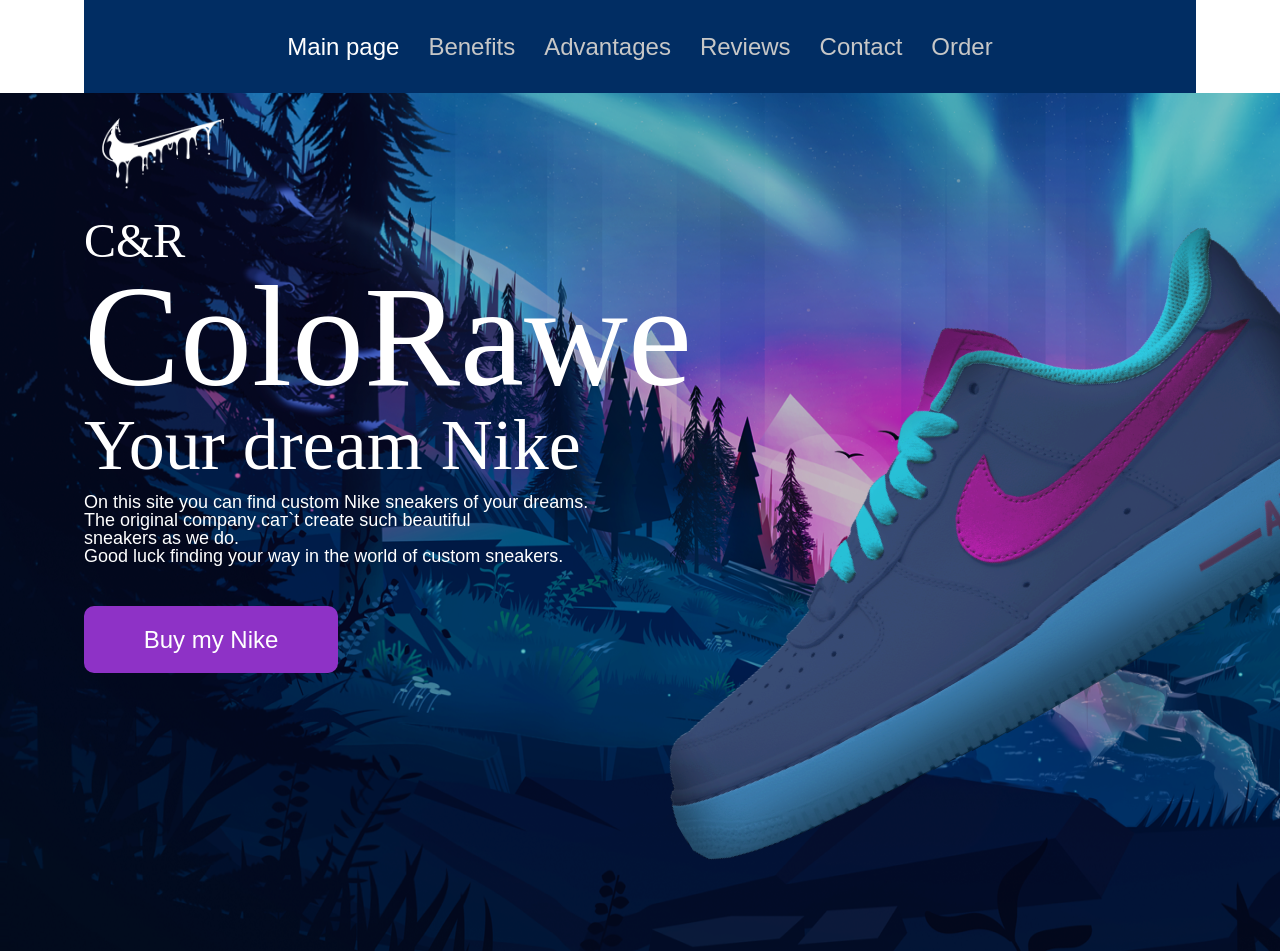
==== index.html @ a9fdd042 "Add files via upload" ====
<!DOCTYPE html>
<html lang="en">
<head>
    <meta charset="UTF-8">
    <meta name="viewport" content="width=device-width, initial-scale=1.0">
    <title>Document</title>
    <link rel="stylesheet" href="style.css">
</head>
<body>
   <header class="header">
    <div class="container">
    <nav class="navbar">
        <ul>
            <li><a href="#" class="active">Main page</a></li>
            <li><a href="#benefits" class="navbar-link">Benefits</a></li>
            <li><a href="#advantages" class="navbar-link">Advantages</a></li>
            <li><a href="#reviews" class="navbar-link">Reviews</a></li>
            <li><a href="#contact" class="navbar-link">Contact</a></li>
            <li><a href="#order" class="navbar-link">Order</a></li>
        </ul>
    </nav>
    </div>
    </header>
    <main>
        <section class="hero">
        <div class="container">
            <div class="logo">
                <img src="images/b27f36e5091bf5502bf6a5eb013f4f7b3a64f566.png" alt="logo">
            <h4 class="logo-text">C&R</h4>
            <h1 class="title">ColoRawe</h1>
            <h2 class="subtitle">Your dream Nike</h2>
            <p class="description">On this site you can find custom Nike sneakers of your dreams.<br> 
The original company caт`t create such beautiful<br>
sneakers as we do.<br>
Good luck finding your way in the world of custom sneakers.</p>
<button class="btn">Buy my Nike</button>
            </div>
        </section>
        <section class="advantages">
            <div class="container">
                
            </div>
        </section>
    </main>
</body>
</html>
---- style.css ----
*, 
*::after, 
*::before {
    margin: 0;
    padding: 0;
    box-sizing: border-box;
}
.navbar {
    display: flex;
    justify-content: center;
    align-items: center;
    padding: 20px;
    width: 100%;
    height: 93px;
    background-color: #012D63;
}
ul {
    display: flex;
    justify-content: center;
    align-items: center;
    list-style: none;
    gap: 29px;
}
a {
    text-decoration: none;
}
.active {
    font-family: "Roboto", sans-serif;
    font-weight: 400;
    font-style: "Regular";
    font-size: 24px;
    line-height: 100%;
    letter-spacing: 0%;
    color: #FFFFFF;
}
.navbar-link {
    font-family: "Roboto", sans-serif;
    font-weight: 300;
    font-style: "Light";
    font-size: 24px;
    line-height: 100%;
    letter-spacing: 0%;
    color: #C7C7C7;
}
.hero {
    background-image: url("./images/Group 37 (1) 1.png");
    background-size: cover;
    color: black;
    width: 100%;
    height: 858px;
    display: flex;
    justify-content: center;
}
.container {
     width: 1142px;
    margin: 0 auto;
    padding: 0px 15px;
}
.logo img {
    width: 160px;
    height: 120px;
}
.logo-text {
    font-family: "PT Serif", serif;
    font-weight: 400;
    font-style: "Regular";
    font-size: 48px;
    line-height: 100%;
    letter-spacing: 0%;
    color: #FFFFFF;
}
.title {
    font-family: "Playfair Display", serif;
    font-weight: 400;
    font-style: "Regular";
    font-size: 144px;
    line-height: 100%;
    letter-spacing: 0%;
    color: #FFFFFF;
}
.subtitle {
    font-family: "Playfair Display", serif;
    font-weight: 400;
    font-style: "Regular";
    font-size: 72px;
    line-height: 100%;
    letter-spacing: 0%;
    color: #FFFFFF;
}
p, h1, h3, h4 {
    color: #FFFFFF;
}
.description {
    font-family: "Roboto", sans-serif;
    font-weight: 400;
    font-style: "Regular";
    font-size: 18px;
    line-height: 100%;
    letter-spacing: 0%;
    color: #FFFFFF;
    margin-top: 12px;
}
.btn {
    width: 254px;
    height: 67px;
    border: none;
    border-radius: 10px;
    background-color: #8E32C6;
    margin-top: 41px;
    font-family: "Roboto", sans-serif;
    font-weight: 400;
    font-style: "Regular";
    font-size: 24px;
    line-height: 100%;
    letter-spacing: 0%;
    color: #FFFFFF;
}
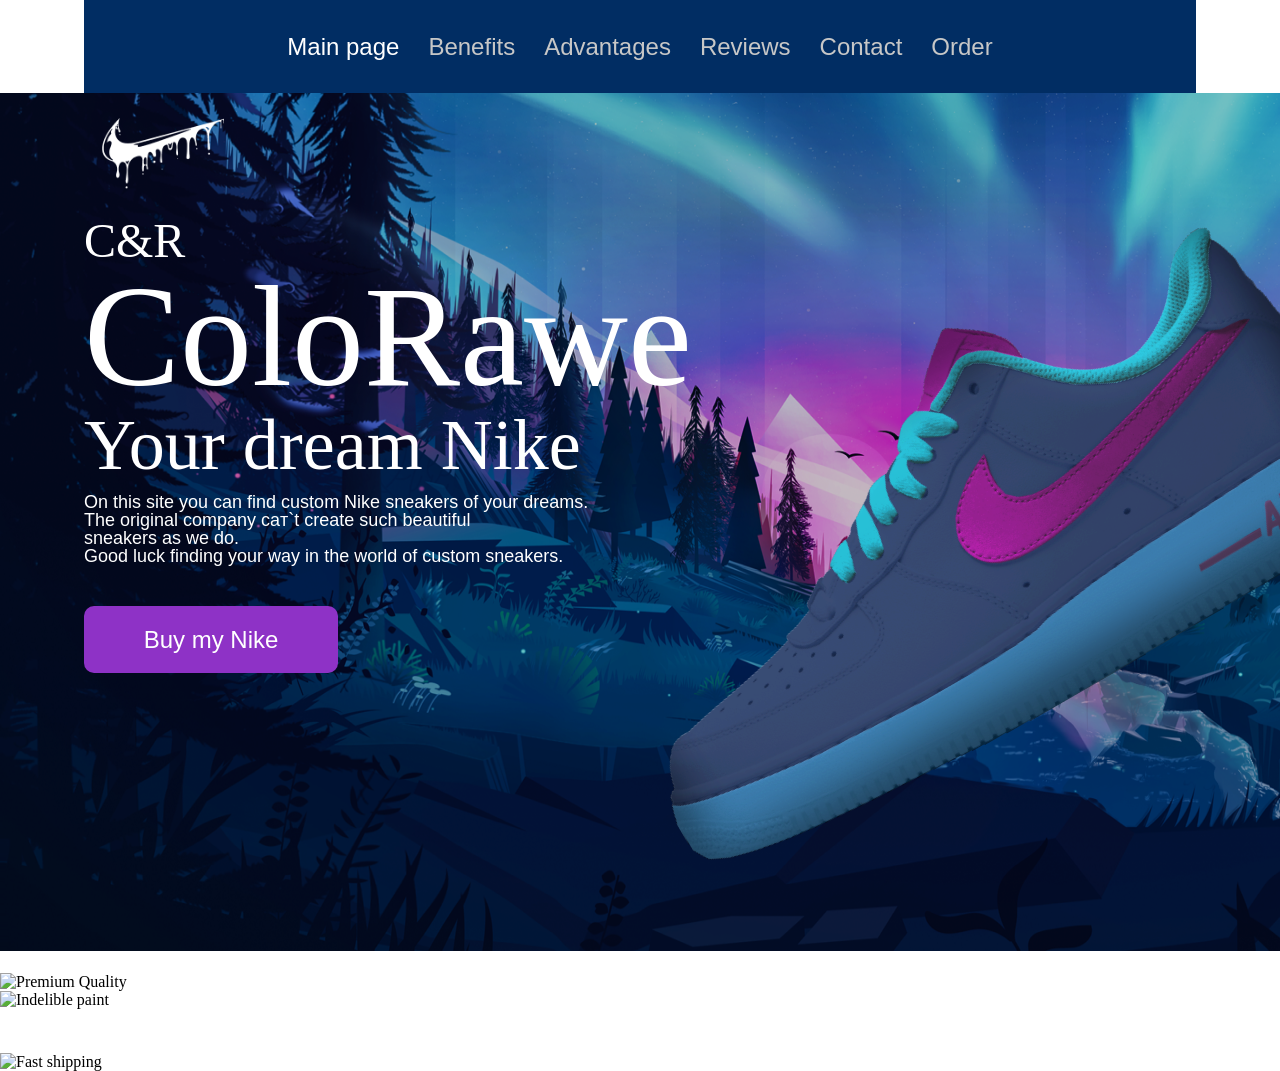
==== commit a695d0e8: "Update index.html" ====
--- a/index.html
+++ b/index.html
@@ -43,4 +43,35 @@
         </section>
     </main>
 </body>
-</html>+<!DOCTYPE html>
+<html lang="en">
+<head>
+    <meta charset="UTF-8">
+    <meta name="viewport" content="width=device-width, initial-scale=1.0">
+    <title>Document</title>
+    <link rel="stylesheet" href="style.css">
+</head>
+<body>
+      <section class="features-section">
+  <div class="features-container">
+    
+    <div class="feature-card">
+      <h3 class="feature-title">Premium Quality</h3>
+      <img src="./images/Звёзды 1.svg" alt="Premium Quality" class="feature-img">
+    </div>
+
+    <div class="feature-card">
+      <img src="./images/Краски 1.svg" alt="Indelible paint" class="feature-img">
+      <h3 class="feature-title">Indelible paint</h3>
+    </div>
+
+    <div class="feature-card">
+      <h3 class="feature-title">Fast shipping</h3>
+      <img src="./images/Грузан 1.png" alt="Fast shipping" class="feature-img">
+    </div>
+
+  </div>
+</section>
+    </main>
+</body>
+</html>
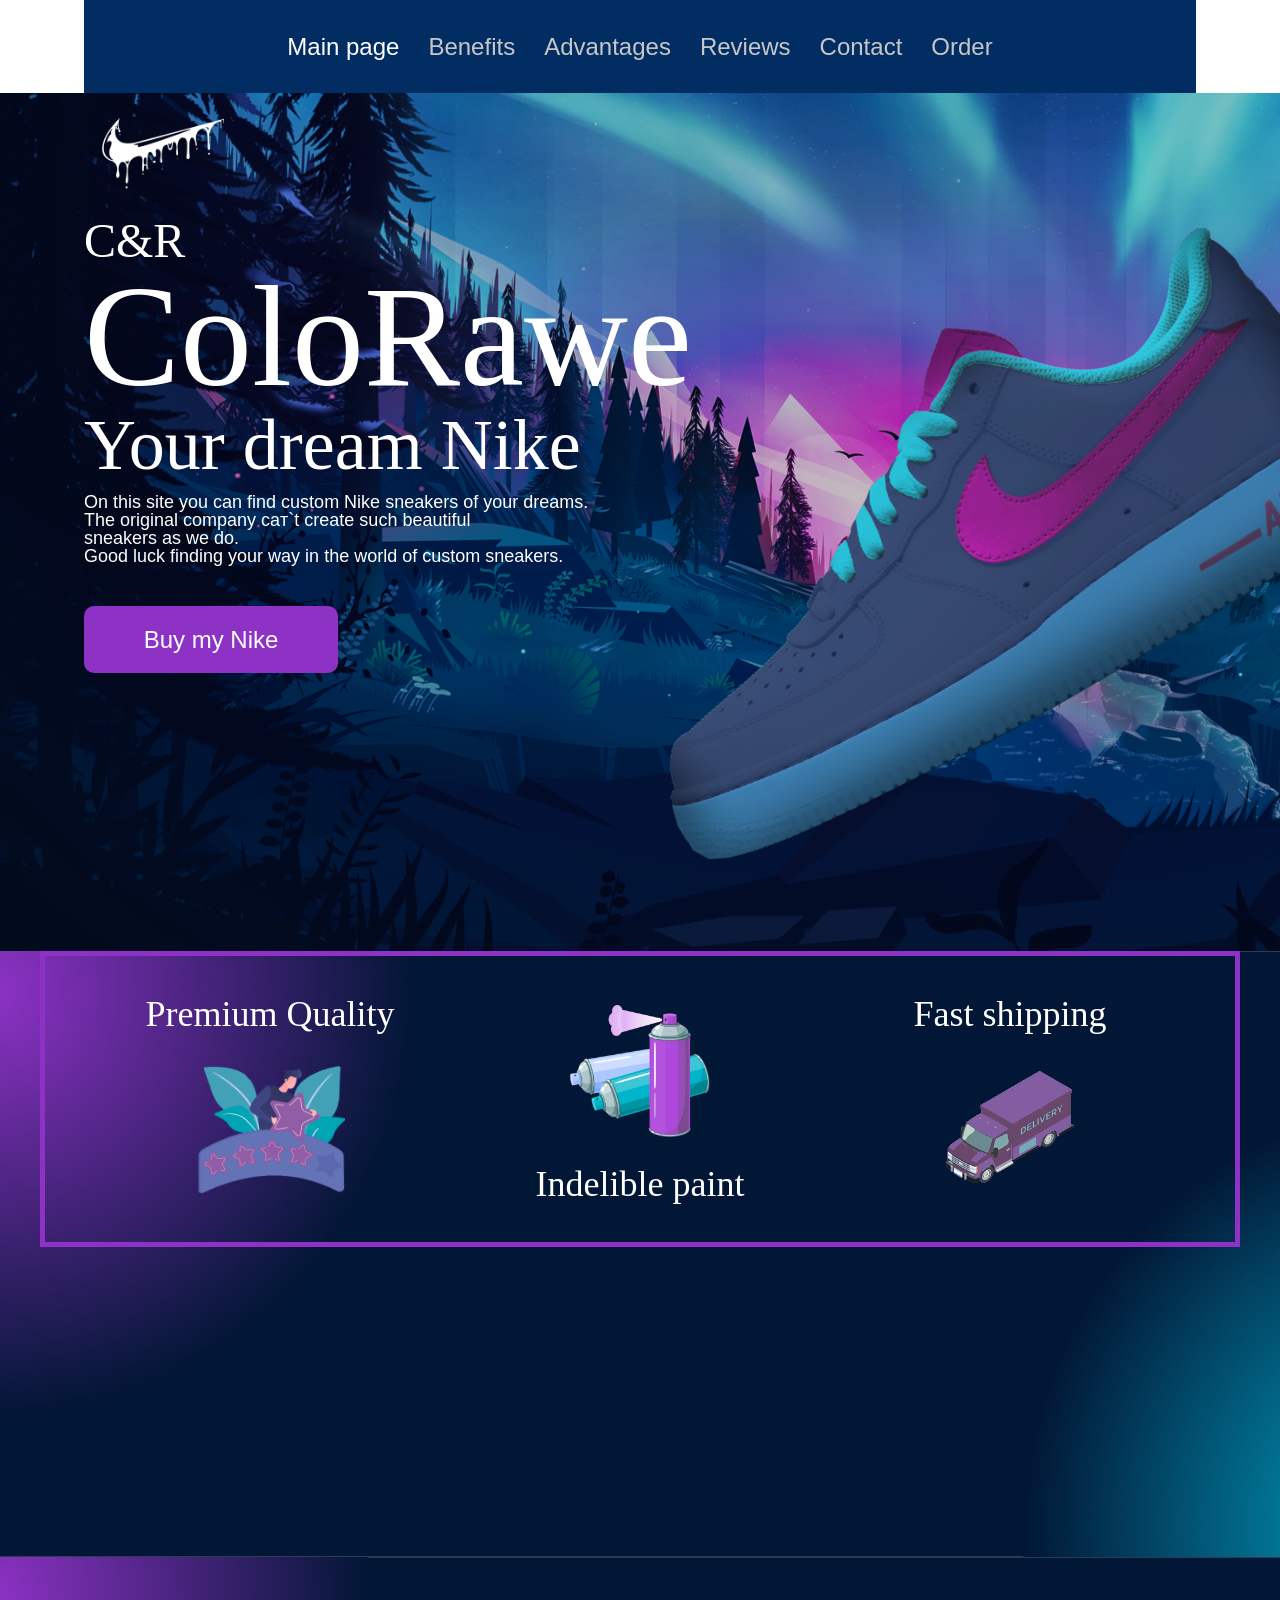
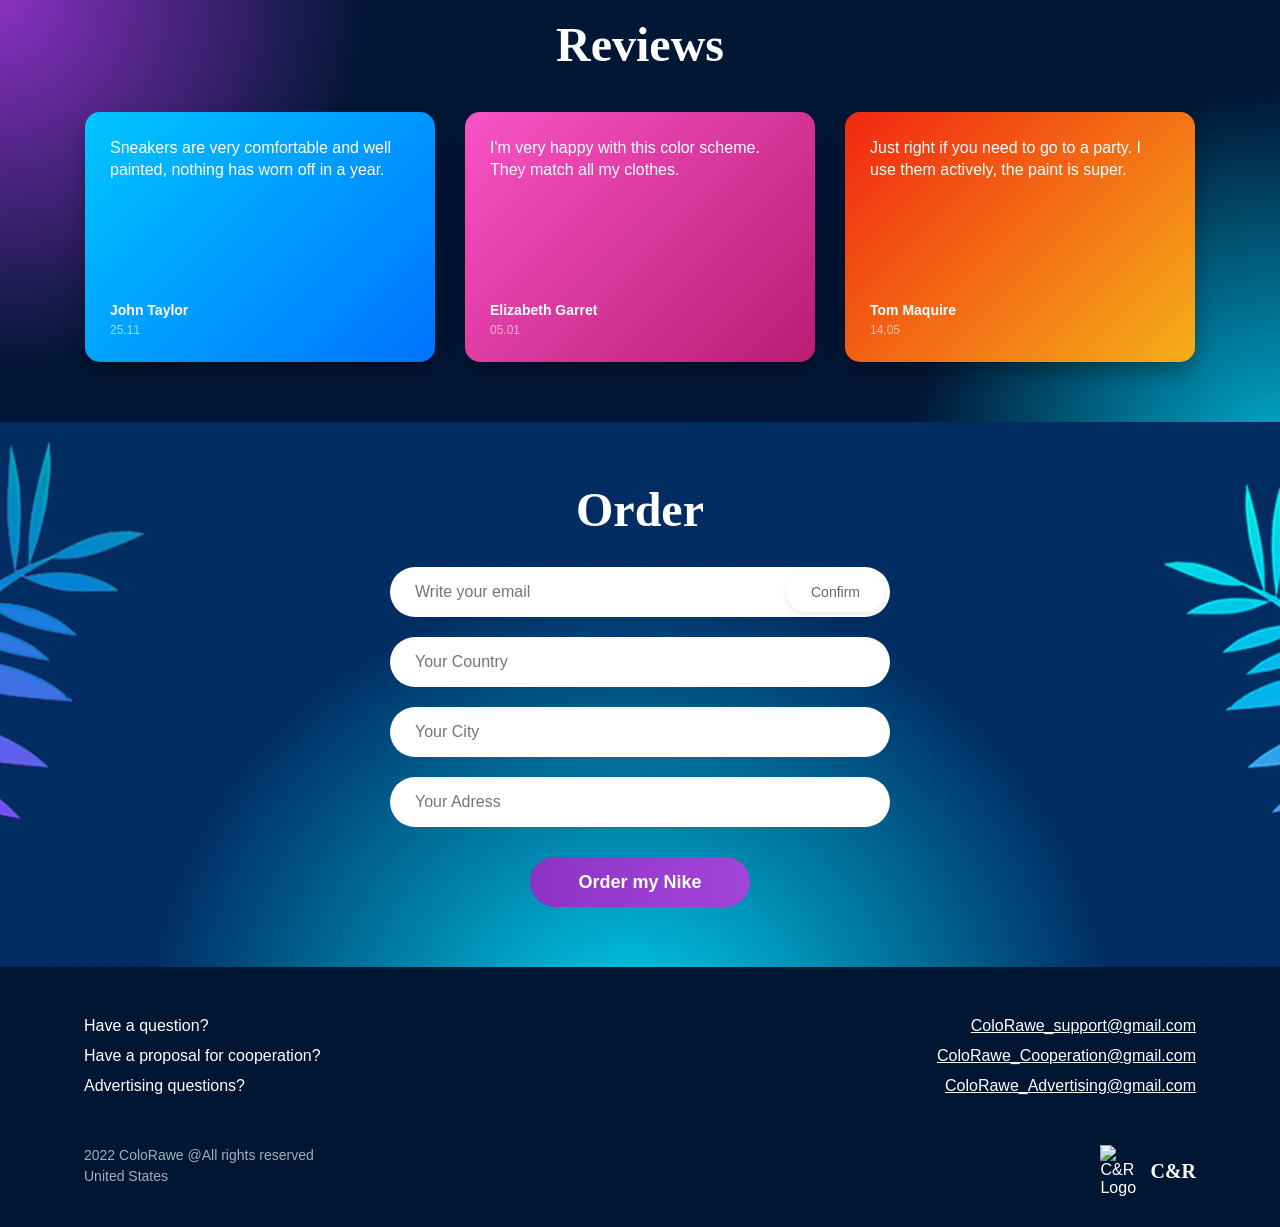
==== commit 94e8b038: "Доробив сайт" ====
--- a/index.html
+++ b/index.html
@@ -36,22 +36,6 @@
 <button class="btn">Buy my Nike</button>
             </div>
         </section>
-        <section class="advantages">
-            <div class="container">
-                
-            </div>
-        </section>
-    </main>
-</body>
-<!DOCTYPE html>
-<html lang="en">
-<head>
-    <meta charset="UTF-8">
-    <meta name="viewport" content="width=device-width, initial-scale=1.0">
-    <title>Document</title>
-    <link rel="stylesheet" href="style.css">
-</head>
-<body>
       <section class="features-section">
   <div class="features-container">
     
@@ -72,6 +56,84 @@
 
   </div>
 </section>
+<section class="reviews-section">
+  <h2 class="reviews-main-title">Reviews</h2>
+  
+  <div class="reviews-container">
+    
+    <div class="review-card card-blue">
+      <p class="review-text">Sneakers are very comfortable and well painted, nothing has worn off in a year.</p>
+      <div class="review-author">
+        <span class="author-name">John Taylor</span>
+        <span class="author-date">25.11</span>
+      </div>
+    </div>
+
+    <div class="review-card card-purple">
+      <p class="review-text">I'm very happy with this color scheme. They match all my clothes.</p>
+      <div class="review-author">
+        <span class="author-name">Elizabeth Garret</span>
+        <span class="author-date">05.01</span>
+      </div>
+    </div>
+
+    <div class="review-card card-orange">
+      <p class="review-text">Just right if you need to go to a party. I use them actively, the paint is super.</p>
+      <div class="review-author">
+        <span class="author-name">Tom Maquire</span>
+        <span class="author-date">14.05</span>
+      </div>
+    </div>
+
+  </div>
+</section>
+<section class="order-section">
+  <div class="container">
+    <h2 class="order-title">Order</h2>
+    
+    <form class="order-form">
+      <div class="input-group-inline">
+        <input type="email" placeholder="Write your email" class="order-input">
+        <button type="submit" class="btn-confirm">Confirm</button>
+      </div>
+
+      <input type="text" placeholder="Your Country" class="order-input">
+      <input type="text" placeholder="Your City" class="order-input">
+      <input type="text" placeholder="Your Adress" class="order-input">
+
+      <button type="button" class="btn-order">Order my Nike</button>
+    </form>
+  </div>
+</section>
     </main>
+<footer class="main-footer">
+  <div class="container footer-content">
+    
+    <div class="footer-left">
+      <p>Have a question?</p>
+      <p>Have a proposal for cooperation?</p>
+      <p>Advertising questions?</p>
+      
+      <div class="footer-copyright">
+        <p>2022 ColoRawe @All rights reserved</p>
+        <p>United States</p>
+      </div>
+    </div>
+
+    <div class="footer-right">
+      <div class="footer-emails">
+        <a href="mailto:ColoRawe_support@gmail.com">ColoRawe_support@gmail.com</a>
+        <a href="mailto:ColoRawe_Cooperation@gmail.com">ColoRawe_Cooperation@gmail.com</a>
+        <a href="mailto:ColoRawe_Advertising@gmail.com">ColoRawe_Advertising@gmail.com</a>
+      </div>
+      
+      <div class="footer-logo">
+        <img src="./images/cr-logo.png" alt="C&R Logo" class="cr-logo-img">
+        <span class="cr-logo-text">C&R</span>
+      </div>
+    </div>
+
+  </div>
+</footer>
 </body>
-</html>
+</html>
--- a/style.css
+++ b/style.css
@@ -1,117 +1,394 @@
-*, 
-*::after, 
-*::before {
-    margin: 0;
-    padding: 0;
-    box-sizing: border-box;
-}
-.navbar {
-    display: flex;
-    justify-content: center;
-    align-items: center;
-    padding: 20px;
-    width: 100%;
-    height: 93px;
-    background-color: #012D63;
-}
-ul {
-    display: flex;
-    justify-content: center;
-    align-items: center;
-    list-style: none;
-    gap: 29px;
-}
-a {
-    text-decoration: none;
-}
-.active {
-    font-family: "Roboto", sans-serif;
-    font-weight: 400;
-    font-style: "Regular";
-    font-size: 24px;
-    line-height: 100%;
-    letter-spacing: 0%;
-    color: #FFFFFF;
-}
-.navbar-link {
-    font-family: "Roboto", sans-serif;
-    font-weight: 300;
-    font-style: "Light";
-    font-size: 24px;
-    line-height: 100%;
-    letter-spacing: 0%;
-    color: #C7C7C7;
-}
-.hero {
-    background-image: url("./images/Group 37 (1) 1.png");
-    background-size: cover;
-    color: black;
-    width: 100%;
-    height: 858px;
-    display: flex;
-    justify-content: center;
-}
-.container {
-     width: 1142px;
-    margin: 0 auto;
-    padding: 0px 15px;
-}
-.logo img {
-    width: 160px;
-    height: 120px;
-}
-.logo-text {
-    font-family: "PT Serif", serif;
-    font-weight: 400;
-    font-style: "Regular";
-    font-size: 48px;
-    line-height: 100%;
-    letter-spacing: 0%;
-    color: #FFFFFF;
-}
-.title {
-    font-family: "Playfair Display", serif;
-    font-weight: 400;
-    font-style: "Regular";
-    font-size: 144px;
-    line-height: 100%;
-    letter-spacing: 0%;
-    color: #FFFFFF;
-}
-.subtitle {
-    font-family: "Playfair Display", serif;
-    font-weight: 400;
-    font-style: "Regular";
-    font-size: 72px;
-    line-height: 100%;
-    letter-spacing: 0%;
-    color: #FFFFFF;
-}
-p, h1, h3, h4 {
-    color: #FFFFFF;
-}
-.description {
-    font-family: "Roboto", sans-serif;
-    font-weight: 400;
-    font-style: "Regular";
-    font-size: 18px;
-    line-height: 100%;
-    letter-spacing: 0%;
-    color: #FFFFFF;
-    margin-top: 12px;
-}
-.btn {
-    width: 254px;
-    height: 67px;
-    border: none;
-    border-radius: 10px;
-    background-color: #8E32C6;
-    margin-top: 41px;
-    font-family: "Roboto", sans-serif;
-    font-weight: 400;
-    font-style: "Regular";
-    font-size: 24px;
-    line-height: 100%;
-    letter-spacing: 0%;
-    color: #FFFFFF;
+*, 
+*::after, 
+*::before {
+    margin: 0;
+    padding: 0;
+    box-sizing: border-box;
+}
+.navbar {
+    display: flex;
+    justify-content: center;
+    align-items: center;
+    padding: 20px;
+    width: 100%;
+    height: 93px;
+    background-color: #012D63;
+}
+ul {
+    display: flex;
+    justify-content: center;
+    align-items: center;
+    list-style: none;
+    gap: 29px;
+}
+a {
+    text-decoration: none;
+}
+.active {
+    font-family: "Roboto", sans-serif;
+    font-weight: 400;
+    font-style: "Regular";
+    font-size: 24px;
+    line-height: 100%;
+    letter-spacing: 0%;
+    color: #FFFFFF;
+}
+.navbar-link {
+    font-family: "Roboto", sans-serif;
+    font-weight: 300;
+    font-style: "Light";
+    font-size: 24px;
+    line-height: 100%;
+    letter-spacing: 0%;
+    color: #C7C7C7;
+}
+.hero {
+    background-image: url("./images/Group 37 (1) 1.png");
+    background-size: cover;
+    color: black;
+    width: 100%;
+    height: 858px;
+    display: flex;
+    justify-content: center;
+}
+.container {
+     width: 1142px;
+    margin: 0 auto;
+    padding: 0px 15px;
+}
+.logo img {
+    width: 160px;
+    height: 120px;
+}
+.logo-text {
+    font-family: "PT Serif", serif;
+    font-weight: 400;
+    font-style: "Regular";
+    font-size: 48px;
+    line-height: 100%;
+    letter-spacing: 0%;
+    color: #FFFFFF;
+}
+.title {
+    font-family: "Playfair Display", serif;
+    font-weight: 400;
+    font-style: "Regular";
+    font-size: 144px;
+    line-height: 100%;
+    letter-spacing: 0%;
+    color: #FFFFFF;
+}
+.subtitle {
+    font-family: "Playfair Display", serif;
+    font-weight: 400;
+    font-style: "Regular";
+    font-size: 72px;
+    line-height: 100%;
+    letter-spacing: 0%;
+    color: #FFFFFF;
+}
+p, h1, h3, h4 {
+    color: #FFFFFF;
+}
+.description {
+    font-family: "Roboto", sans-serif;
+    font-weight: 400;
+    font-style: "Regular";
+    font-size: 18px;
+    line-height: 100%;
+    letter-spacing: 0%;
+    color: #FFFFFF;
+    margin-top: 12px;
+}
+.btn {
+    width: 254px;
+    height: 67px;
+    border: none;
+    border-radius: 10px;
+    background-color: #8E32C6;
+    margin-top: 41px;
+    font-family: "Roboto", sans-serif;
+    font-weight: 400;
+    font-style: "Regular";
+    font-size: 24px;
+    line-height: 100%;
+    letter-spacing: 0%;
+    color: #FFFFFF;
+    cursor: pointer;
+}
+/* .advantages {
+    width: 100%;
+    background-image: url("./images/Group 8 1.png");
+    background-size: cover;
+    display: flex;
+    flex-direction: row;
+    justify-content: center;
+}
+.stars {
+    margin: 215px 130px 985px 130px;
+    width: 240px;
+    height: 346px;
+}
+.advantage {
+    font-family: "Playfair Display", serif;
+    font-weight: 400;
+    font-style: "Regular";
+    font-size: 36px;
+    line-height: 100%;
+    letter-spacing: 0%;
+    color: #FFFFFF;
+    text-align: center;
+} */
+/* .box {
+    border: 5px solid #8E32C6;
+    margin: 105px 165px;
+} */
+ .features-container {
+    display: flex;
+    justify-content: center;
+    align-items: center;
+
+    max-width: 1200px;
+    margin: 0px auto 50px;
+    padding: 40px;
+
+    border: 5px solid #8E32C6;
+ }
+ .feature-card {
+    flex: 1;
+    display: flex;
+    flex-direction: column;
+    align-items: center;
+    text-align: center;
+    gap: 20px;
+ }
+ .feature-img {
+  max-width: 150px;              
+  height: auto;                   
+  object-fit: contain;
+}
+
+
+.feature-title {
+    font-family: "Playfair Display", serif;
+    font-weight: 400;
+    font-style: "Regular";
+    font-size: 36px;
+    line-height: 100%;
+    letter-spacing: 0%;
+    color: #FFFFFF;
+    text-align: center;
+}
+.features-section {
+    background-image: url(./images/Group\ 8\ 1.png);
+    width: 100%;
+    height: 606px;
+    gap: 0;
+}
+.reviews-section {
+    background-image: url("./images/Group 8 1.png"); 
+    background-size: cover;
+    width: 100%;
+    padding: 60px 0;
+    text-align: center;
+}
+.reviews-main-title {
+    font-family: "Playfair Display", serif;
+    font-size: 48px;
+    color: #FFFFFF;
+    margin-bottom: 40px;
+}
+.reviews-container {
+    display: flex;
+    justify-content: center; 
+    gap: 30px;              
+    max-width: 1200px;
+    margin: 0 auto;
+    padding: 0 15px;
+}
+.review-card {
+    flex: 1;
+    max-width: 350px;      
+    height: 250px;           
+    border-radius: 15px;    
+    padding: 25px;
+    display: flex;
+    flex-direction: column;
+    justify-content: space-between; 
+    text-align: left;      
+    box-shadow: 0 10px 20px rgba(0, 0, 0, 0.3); 
+}
+.review-text {
+    font-family: "Roboto", sans-serif;
+    font-size: 16px;
+    line-height: 1.4;
+    color: #FFFFFF;
+}
+.review-author {
+    display: flex;
+    flex-direction: column; 
+    gap: 5px;
+}
+
+.author-name {
+    font-family: "Roboto", sans-serif;
+    font-weight: bold;
+    font-size: 14px;
+    color: #FFFFFF;
+}
+
+.author-date {
+    font-family: "Roboto", sans-serif;
+    font-size: 12px;
+    color: rgba(255, 255, 255, 0.6); 
+}
+.card-blue {
+    background: linear-gradient(135deg, #00c6ff 0%, #0072ff 100%);
+}
+.card-purple {
+    background: linear-gradient(135deg, #f953c6 0%, #b91d73 100%);
+}
+.card-orange {
+    background: linear-gradient(135deg, #f12711 0%, #f5af19 100%);
+}
+.order-section {
+    background-image: url("./images/Group 2 1.png"); 
+    background-size: cover;
+    background-position: center;
+    width: 100%;
+    padding: 60px 0;
+    text-align: center;
+}
+
+.order-title {
+    font-family: "Playfair Display", serif;
+    font-size: 48px;
+    color: #FFFFFF;
+    margin-bottom: 30px;
+}
+.order-form {
+    display: flex;
+    flex-direction: column;
+    align-items: center;
+    gap: 20px; 
+    max-width: 500px;
+    margin: 0 auto;
+}
+.order-input {
+    width: 100%;
+    height: 50px;
+    border: none;
+    border-radius: 25px; 
+    padding: 0 25px;
+    font-family: "Roboto", sans-serif;
+    font-size: 16px;
+    color: #333333;
+    outline: none;
+}
+.input-group-inline {
+    position: relative;
+    width: 100%;
+}
+.btn-confirm {
+    position: absolute;
+    right: 5px;
+    top: 5px;
+    height: 40px;
+    padding: 0 25px;
+    border: none;
+    border-radius: 20px;
+    background-color: #FFFFFF;
+    color: #666666;
+    font-family: "Roboto", sans-serif;
+    font-size: 14px;
+    cursor: pointer;
+    box-shadow: 0 2px 5px rgba(0,0,0,0.1);
+}
+.btn-order {
+    width: 220px;
+    height: 50px;
+    border: none;
+    border-radius: 25px;
+    background: linear-gradient(90deg, #8E32C6 0%, #A445D9 100%);
+    color: #FFFFFF;
+    font-family: "Roboto", sans-serif;
+    font-size: 18px;
+    font-weight: bold;
+    cursor: pointer;
+    margin-top: 10px;
+    transition: transform 0.2s;
+}
+
+.btn-order:hover {
+    transform: scale(1.05);
+}
+.main-footer {
+    background-color: #011632; 
+    padding: 50px 0 30px 0;
+    color: #FFFFFF;
+    font-family: "Roboto", sans-serif;
+}
+.footer-content {
+    display: flex;
+    justify-content: space-between;
+    align-items: flex-start;
+}
+.footer-left {
+    display: flex;
+    flex-direction: column;
+    gap: 12px;
+    text-align: left;
+}
+
+.footer-left p {
+    font-size: 16px;
+    color: #FFFFFF;
+}
+.footer-copyright {
+    margin-top: 40px;
+}
+
+.footer-copyright p {
+    font-size: 14px;
+    color: #A0AEC0; 
+    margin-bottom: 5px;
+}
+.footer-right {
+    display: flex;
+    flex-direction: column;
+    align-items: flex-end; 
+    gap: 30px;
+}
+.footer-emails {
+    display: flex;
+    flex-direction: column;
+    gap: 12px;
+    text-align: right;
+}
+
+.footer-emails a {
+    color: #FFFFFF;
+    font-size: 16px;
+    text-decoration: underline; 
+}
+
+.footer-emails a:hover {
+    color: #A445D9;
+}
+.footer-logo {
+    display: flex;
+    align-items: center;
+    gap: 10px;
+    margin-top: 20px;
+}
+
+.cr-logo-img {
+    width: 40px;
+    height: auto;
+}
+.cr-logo-text {
+    font-family: "PT Serif", serif;
+    font-size: 20px;
+    font-weight: bold;
+    color: #FFFFFF;
 }
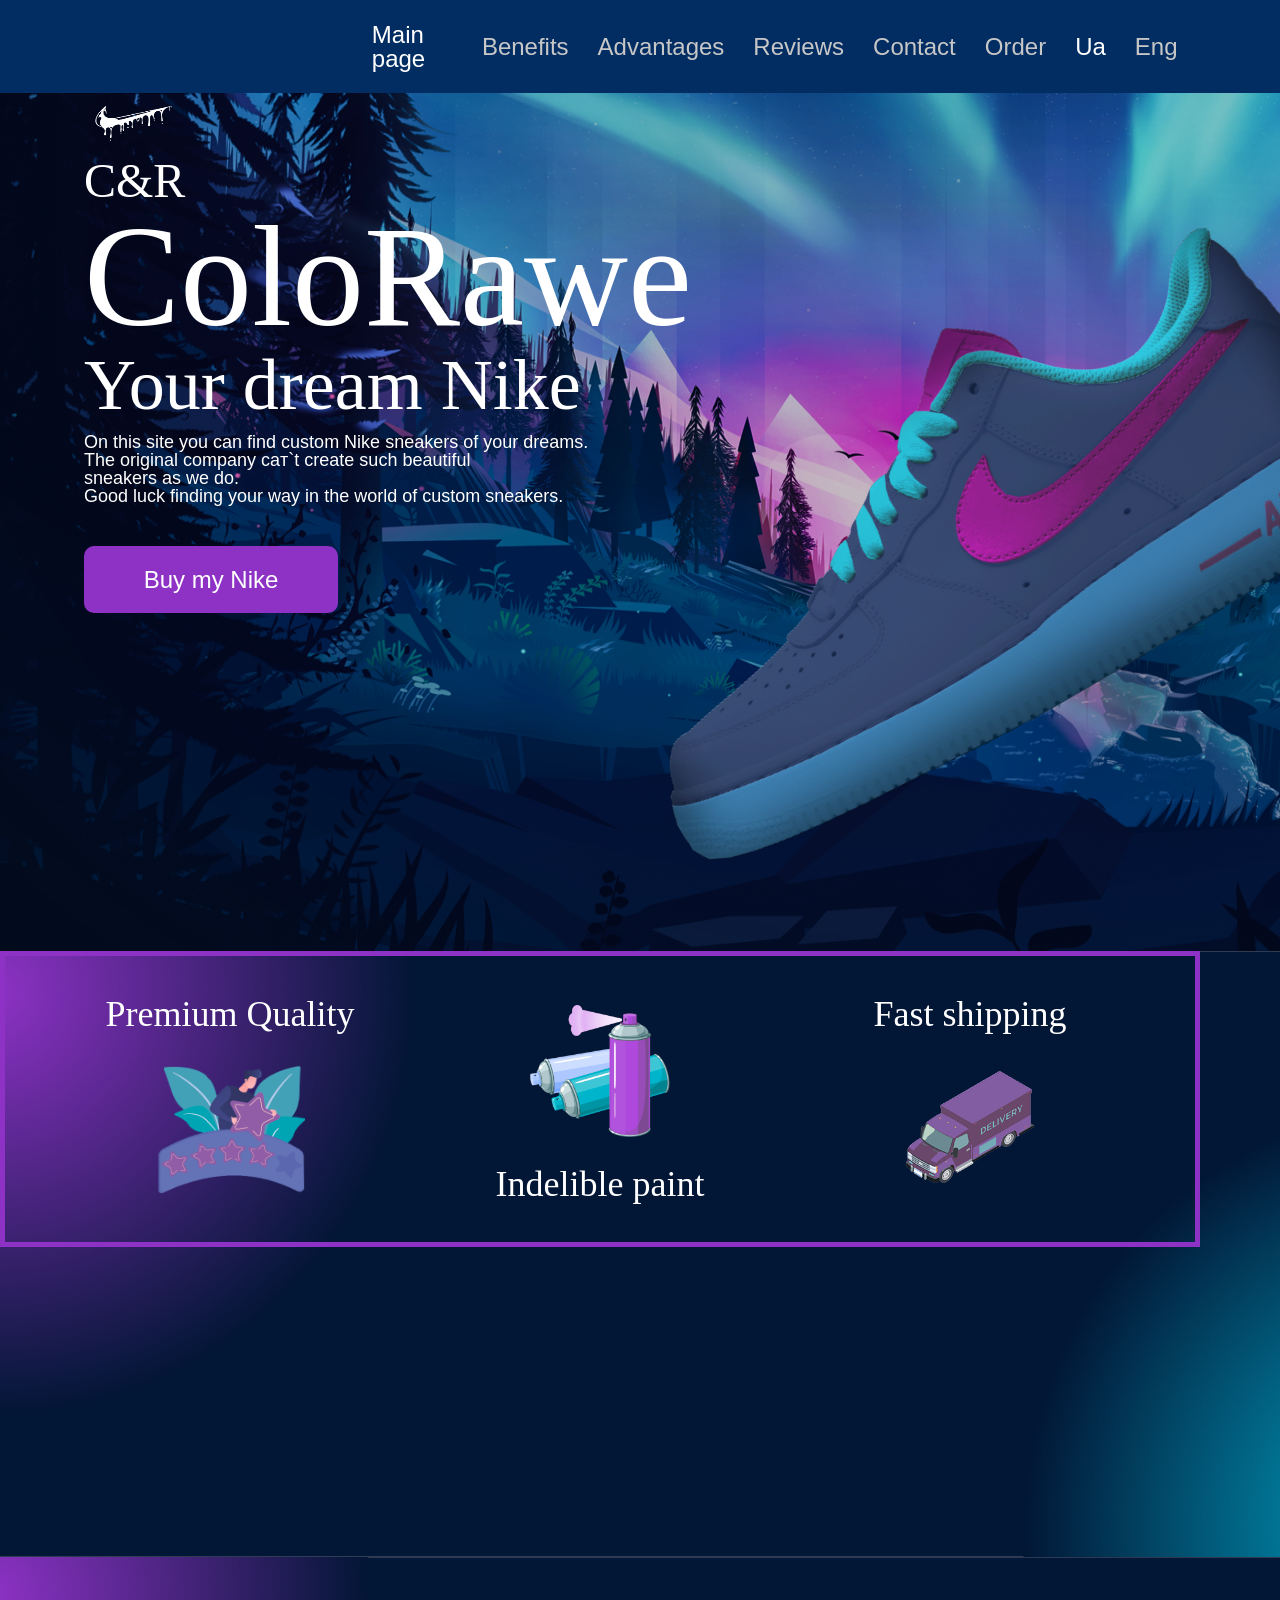
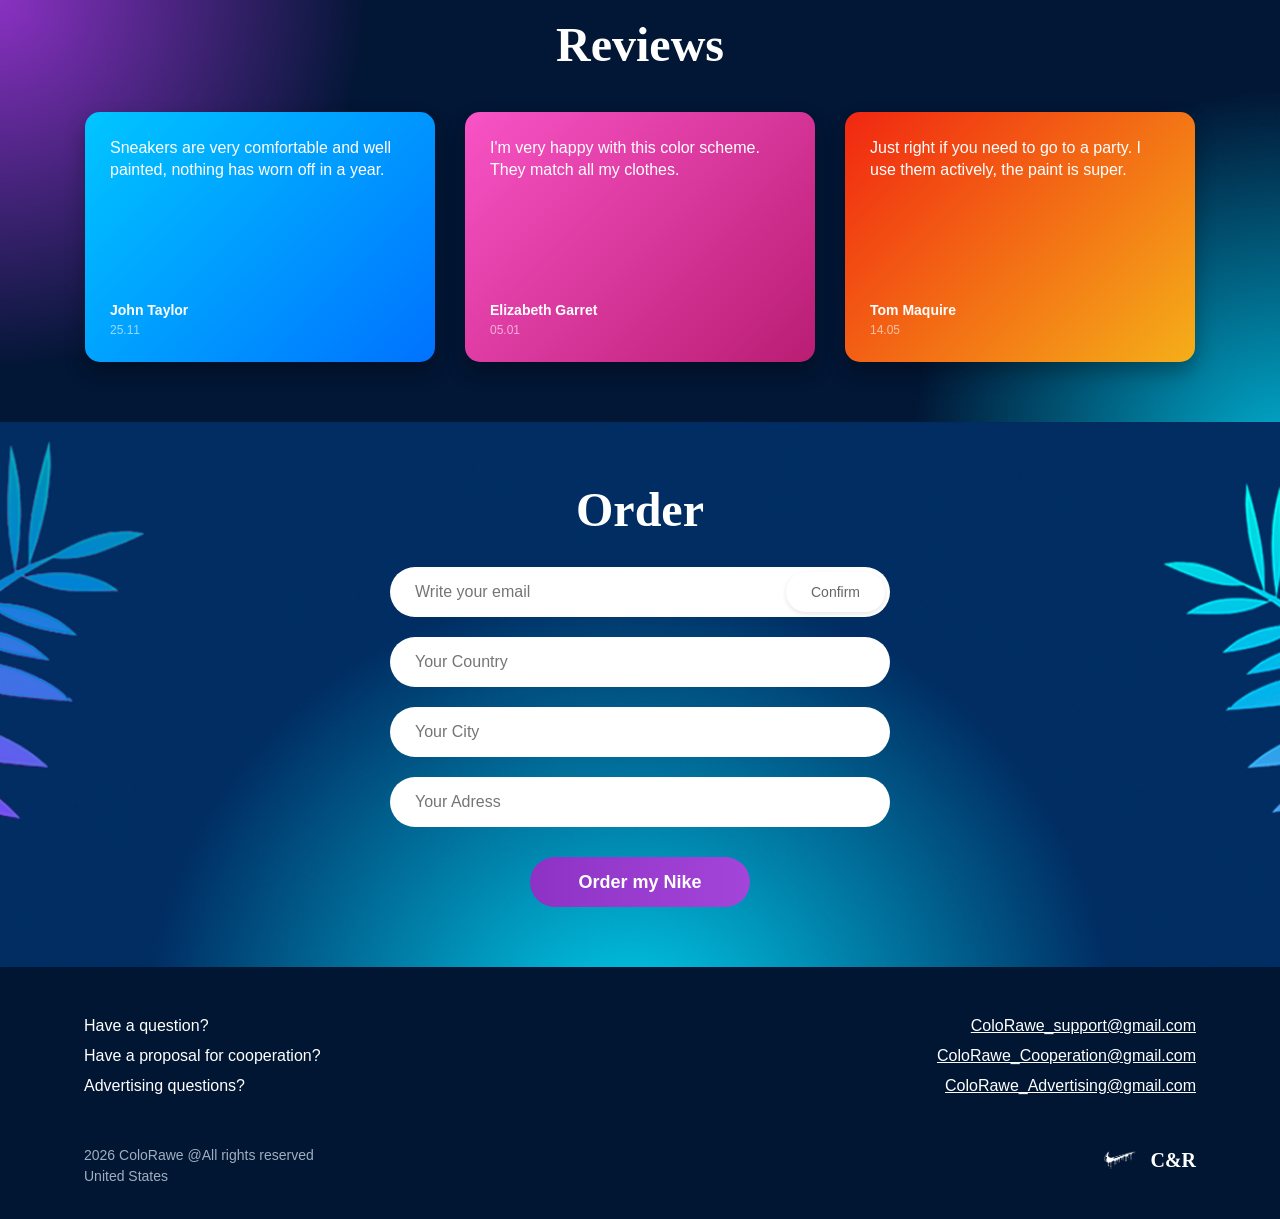
==== commit 9d0e66b4: "Add files via upload" ====
--- a/index.html
+++ b/index.html
@@ -3,7 +3,7 @@
 <head>
     <meta charset="UTF-8">
     <meta name="viewport" content="width=device-width, initial-scale=1.0">
-    <title>Document</title>
+    <title>Nike</title>
     <link rel="stylesheet" href="style.css">
 </head>
 <body>
@@ -11,15 +11,18 @@
     <div class="container">
     <nav class="navbar">
         <ul>
+          <div class="logo-container">
+          </div>
             <li><a href="#" class="active">Main page</a></li>
             <li><a href="#benefits" class="navbar-link">Benefits</a></li>
             <li><a href="#advantages" class="navbar-link">Advantages</a></li>
             <li><a href="#reviews" class="navbar-link">Reviews</a></li>
             <li><a href="#contact" class="navbar-link">Contact</a></li>
             <li><a href="#order" class="navbar-link">Order</a></li>
+   <li><a class="active">Ua</a></li>
+    <li><a class="navbar-link">Eng</a></li>
         </ul>
     </nav>
-    </div>
     </header>
     <main>
         <section class="hero">
@@ -115,7 +118,7 @@
       <p>Advertising questions?</p>
       
       <div class="footer-copyright">
-        <p>2022 ColoRawe @All rights reserved</p>
+        <p>2026 ColoRawe @All rights reserved</p>
         <p>United States</p>
       </div>
     </div>
@@ -128,12 +131,13 @@
       </div>
       
       <div class="footer-logo">
-        <img src="./images/cr-logo.png" alt="C&R Logo" class="cr-logo-img">
+        <img src="./images/b27f36e5091bf5502bf6a5eb013f4f7b3a64f566.png" alt="C&R Logo" class="cr-logo-img">
         <span class="cr-logo-text">C&R</span>
       </div>
     </div>
 
   </div>
 </footer>
+<script src="script.js"></script>
 </body>
-</html>+</html>
--- a/style.css
+++ b/style.css
@@ -1,394 +1,511 @@
-*, 
-*::after, 
-*::before {
-    margin: 0;
-    padding: 0;
-    box-sizing: border-box;
-}
-.navbar {
-    display: flex;
-    justify-content: center;
-    align-items: center;
-    padding: 20px;
-    width: 100%;
-    height: 93px;
-    background-color: #012D63;
-}
-ul {
-    display: flex;
-    justify-content: center;
-    align-items: center;
-    list-style: none;
-    gap: 29px;
-}
-a {
-    text-decoration: none;
-}
-.active {
-    font-family: "Roboto", sans-serif;
-    font-weight: 400;
-    font-style: "Regular";
-    font-size: 24px;
-    line-height: 100%;
-    letter-spacing: 0%;
-    color: #FFFFFF;
-}
-.navbar-link {
-    font-family: "Roboto", sans-serif;
-    font-weight: 300;
-    font-style: "Light";
-    font-size: 24px;
-    line-height: 100%;
-    letter-spacing: 0%;
-    color: #C7C7C7;
-}
-.hero {
-    background-image: url("./images/Group 37 (1) 1.png");
-    background-size: cover;
-    color: black;
-    width: 100%;
-    height: 858px;
-    display: flex;
-    justify-content: center;
-}
-.container {
-     width: 1142px;
-    margin: 0 auto;
-    padding: 0px 15px;
-}
-.logo img {
-    width: 160px;
-    height: 120px;
-}
-.logo-text {
-    font-family: "PT Serif", serif;
-    font-weight: 400;
-    font-style: "Regular";
-    font-size: 48px;
-    line-height: 100%;
-    letter-spacing: 0%;
-    color: #FFFFFF;
-}
-.title {
-    font-family: "Playfair Display", serif;
-    font-weight: 400;
-    font-style: "Regular";
-    font-size: 144px;
-    line-height: 100%;
-    letter-spacing: 0%;
-    color: #FFFFFF;
-}
-.subtitle {
-    font-family: "Playfair Display", serif;
-    font-weight: 400;
-    font-style: "Regular";
-    font-size: 72px;
-    line-height: 100%;
-    letter-spacing: 0%;
-    color: #FFFFFF;
-}
-p, h1, h3, h4 {
-    color: #FFFFFF;
-}
-.description {
-    font-family: "Roboto", sans-serif;
-    font-weight: 400;
-    font-style: "Regular";
-    font-size: 18px;
-    line-height: 100%;
-    letter-spacing: 0%;
-    color: #FFFFFF;
-    margin-top: 12px;
-}
-.btn {
-    width: 254px;
-    height: 67px;
-    border: none;
-    border-radius: 10px;
-    background-color: #8E32C6;
-    margin-top: 41px;
-    font-family: "Roboto", sans-serif;
-    font-weight: 400;
-    font-style: "Regular";
-    font-size: 24px;
-    line-height: 100%;
-    letter-spacing: 0%;
-    color: #FFFFFF;
-    cursor: pointer;
-}
-/* .advantages {
-    width: 100%;
-    background-image: url("./images/Group 8 1.png");
-    background-size: cover;
-    display: flex;
-    flex-direction: row;
-    justify-content: center;
-}
-.stars {
-    margin: 215px 130px 985px 130px;
-    width: 240px;
-    height: 346px;
-}
-.advantage {
-    font-family: "Playfair Display", serif;
-    font-weight: 400;
-    font-style: "Regular";
-    font-size: 36px;
-    line-height: 100%;
-    letter-spacing: 0%;
-    color: #FFFFFF;
-    text-align: center;
-} */
-/* .box {
-    border: 5px solid #8E32C6;
-    margin: 105px 165px;
-} */
- .features-container {
-    display: flex;
-    justify-content: center;
-    align-items: center;
-
-    max-width: 1200px;
-    margin: 0px auto 50px;
-    padding: 40px;
-
-    border: 5px solid #8E32C6;
- }
- .feature-card {
-    flex: 1;
-    display: flex;
-    flex-direction: column;
-    align-items: center;
-    text-align: center;
-    gap: 20px;
- }
- .feature-img {
-  max-width: 150px;              
-  height: auto;                   
-  object-fit: contain;
-}
-
-
-.feature-title {
-    font-family: "Playfair Display", serif;
-    font-weight: 400;
-    font-style: "Regular";
-    font-size: 36px;
-    line-height: 100%;
-    letter-spacing: 0%;
-    color: #FFFFFF;
-    text-align: center;
-}
-.features-section {
-    background-image: url(./images/Group\ 8\ 1.png);
-    width: 100%;
-    height: 606px;
-    gap: 0;
-}
-.reviews-section {
-    background-image: url("./images/Group 8 1.png"); 
-    background-size: cover;
-    width: 100%;
-    padding: 60px 0;
-    text-align: center;
-}
-.reviews-main-title {
-    font-family: "Playfair Display", serif;
-    font-size: 48px;
-    color: #FFFFFF;
-    margin-bottom: 40px;
-}
-.reviews-container {
-    display: flex;
-    justify-content: center; 
-    gap: 30px;              
-    max-width: 1200px;
-    margin: 0 auto;
-    padding: 0 15px;
-}
-.review-card {
-    flex: 1;
-    max-width: 350px;      
-    height: 250px;           
-    border-radius: 15px;    
-    padding: 25px;
-    display: flex;
-    flex-direction: column;
-    justify-content: space-between; 
-    text-align: left;      
-    box-shadow: 0 10px 20px rgba(0, 0, 0, 0.3); 
-}
-.review-text {
-    font-family: "Roboto", sans-serif;
-    font-size: 16px;
-    line-height: 1.4;
-    color: #FFFFFF;
-}
-.review-author {
-    display: flex;
-    flex-direction: column; 
-    gap: 5px;
-}
-
-.author-name {
-    font-family: "Roboto", sans-serif;
-    font-weight: bold;
-    font-size: 14px;
-    color: #FFFFFF;
-}
-
-.author-date {
-    font-family: "Roboto", sans-serif;
-    font-size: 12px;
-    color: rgba(255, 255, 255, 0.6); 
-}
-.card-blue {
-    background: linear-gradient(135deg, #00c6ff 0%, #0072ff 100%);
-}
-.card-purple {
-    background: linear-gradient(135deg, #f953c6 0%, #b91d73 100%);
-}
-.card-orange {
-    background: linear-gradient(135deg, #f12711 0%, #f5af19 100%);
-}
-.order-section {
-    background-image: url("./images/Group 2 1.png"); 
-    background-size: cover;
-    background-position: center;
-    width: 100%;
-    padding: 60px 0;
-    text-align: center;
-}
-
-.order-title {
-    font-family: "Playfair Display", serif;
-    font-size: 48px;
-    color: #FFFFFF;
-    margin-bottom: 30px;
-}
-.order-form {
-    display: flex;
-    flex-direction: column;
-    align-items: center;
-    gap: 20px; 
-    max-width: 500px;
-    margin: 0 auto;
-}
-.order-input {
-    width: 100%;
-    height: 50px;
-    border: none;
-    border-radius: 25px; 
-    padding: 0 25px;
-    font-family: "Roboto", sans-serif;
-    font-size: 16px;
-    color: #333333;
-    outline: none;
-}
-.input-group-inline {
-    position: relative;
-    width: 100%;
-}
-.btn-confirm {
-    position: absolute;
-    right: 5px;
-    top: 5px;
-    height: 40px;
-    padding: 0 25px;
-    border: none;
-    border-radius: 20px;
-    background-color: #FFFFFF;
-    color: #666666;
-    font-family: "Roboto", sans-serif;
-    font-size: 14px;
-    cursor: pointer;
-    box-shadow: 0 2px 5px rgba(0,0,0,0.1);
-}
-.btn-order {
-    width: 220px;
-    height: 50px;
-    border: none;
-    border-radius: 25px;
-    background: linear-gradient(90deg, #8E32C6 0%, #A445D9 100%);
-    color: #FFFFFF;
-    font-family: "Roboto", sans-serif;
-    font-size: 18px;
-    font-weight: bold;
-    cursor: pointer;
-    margin-top: 10px;
-    transition: transform 0.2s;
-}
-
-.btn-order:hover {
-    transform: scale(1.05);
-}
-.main-footer {
-    background-color: #011632; 
-    padding: 50px 0 30px 0;
-    color: #FFFFFF;
-    font-family: "Roboto", sans-serif;
-}
-.footer-content {
-    display: flex;
-    justify-content: space-between;
-    align-items: flex-start;
-}
-.footer-left {
-    display: flex;
-    flex-direction: column;
-    gap: 12px;
-    text-align: left;
-}
-
-.footer-left p {
-    font-size: 16px;
-    color: #FFFFFF;
-}
-.footer-copyright {
-    margin-top: 40px;
-}
-
-.footer-copyright p {
-    font-size: 14px;
-    color: #A0AEC0; 
-    margin-bottom: 5px;
-}
-.footer-right {
-    display: flex;
-    flex-direction: column;
-    align-items: flex-end; 
-    gap: 30px;
-}
-.footer-emails {
-    display: flex;
-    flex-direction: column;
-    gap: 12px;
-    text-align: right;
-}
-
-.footer-emails a {
-    color: #FFFFFF;
-    font-size: 16px;
-    text-decoration: underline; 
-}
-
-.footer-emails a:hover {
-    color: #A445D9;
-}
-.footer-logo {
-    display: flex;
-    align-items: center;
-    gap: 10px;
-    margin-top: 20px;
-}
-
-.cr-logo-img {
-    width: 40px;
-    height: auto;
-}
-.cr-logo-text {
-    font-family: "PT Serif", serif;
-    font-size: 20px;
-    font-weight: bold;
-    color: #FFFFFF;
+*, 
+*::after, 
+*::before {
+    margin: 0;
+    padding: 0;
+    box-sizing: border-box;
+}
+.navbar {
+    display: flex;
+    justify-content: center;
+    align-items: center;
+    padding: 20px;
+    width: 100%;
+    height: 93px;
+    background-color: #012D63;
+}
+ul {
+    display: flex;
+    justify-content: center;
+    align-items: center;
+    list-style: none;
+    gap: 29px;
+}
+a {
+    text-decoration: none;
+}
+.active {
+    font-family: "Roboto", sans-serif;
+    font-weight: 400;
+    font-style: "Regular";
+    font-size: 24px;
+    line-height: 100%;
+    letter-spacing: 0%;
+    color: #FFFFFF;
+}
+.navbar-link {
+    font-family: "Roboto", sans-serif;
+    font-weight: 300;
+    font-style: "Light";
+    font-size: 24px;
+    line-height: 100%;
+    letter-spacing: 0%;
+    color: #C7C7C7;
+}
+.hero {
+    background-image: url("./images/Group 37 (1) 1.png");
+    background-size: cover;
+    color: black;
+    width: 100%;
+    height: 858px;
+    display: flex;
+    justify-content: center;
+}
+.container {
+     width: 1142px;
+    margin: 0 auto;
+    padding: 0px 15px;
+}
+.logo img {
+    width: 160px;
+    height: 120px;
+}
+.logo-text {
+    font-family: "PT Serif", serif;
+    font-weight: 400;
+    font-style: "Regular";
+    font-size: 48px;
+    line-height: 100%;
+    letter-spacing: 0%;
+    color: #FFFFFF;
+}
+.title {
+    font-family: "Playfair Display", serif;
+    font-weight: 400;
+    font-style: "Regular";
+    font-size: 144px;
+    line-height: 100%;
+    letter-spacing: 0%;
+    color: #FFFFFF;
+}
+.subtitle {
+    font-family: "Playfair Display", serif;
+    font-weight: 400;
+    font-style: "Regular";
+    font-size: 72px;
+    line-height: 100%;
+    letter-spacing: 0%;
+    color: #FFFFFF;
+}
+p, h1, h3, h4 {
+    color: #FFFFFF;
+}
+.description {
+    font-family: "Roboto", sans-serif;
+    font-weight: 400;
+    font-style: "Regular";
+    font-size: 18px;
+    line-height: 100%;
+    letter-spacing: 0%;
+    color: #FFFFFF;
+    margin-top: 12px;
+}
+.btn {
+    width: 254px;
+    height: 67px;
+    border: none;
+    border-radius: 10px;
+    background-color: #8E32C6;
+    margin-top: 41px;
+    font-family: "Roboto", sans-serif;
+    font-weight: 400;
+    font-style: "Regular";
+    font-size: 24px;
+    line-height: 100%;
+    letter-spacing: 0%;
+    color: #FFFFFF;
+}
+.navbar {
+    display: flex;
+    justify-content: center;
+    align-items: center;
+    padding: 20px;
+    height: 93px;
+    background-color: #012D63;
+}
+ul {
+    display: flex;
+    justify-content: center;
+    align-items: center;
+    list-style: none;
+    gap: 29px;
+}
+a {
+    text-decoration: none;
+}
+.active {
+    font-family: "Roboto", sans-serif;
+    font-weight: 400;
+    font-style: "Regular";
+    font-size: 24px;
+    line-height: 100%;
+    letter-spacing: 0%;
+    color: #FFFFFF;
+}
+.navbar-link {
+    font-family: "Roboto", sans-serif;
+    font-weight: 300;
+    font-style: "Light";
+    font-size: 24px;
+    line-height: 100%;
+    letter-spacing: 0%;
+    color: #C7C7C7;
+}
+.hero {
+    background-image: url("./images/Group 37 (1) 1.png");
+    background-size: cover;
+    color: black;
+    width: 100%;
+    height: 858px;
+    display: flex;
+    justify-content: center;
+}
+.container {
+     width: 1142px;
+    margin: 0 auto;
+    padding: 0px 15px;
+}
+.header {
+    display: flex;
+    justify-content: center;
+    background-color: #012D63;
+}
+.logo img {
+    width: 100px;
+    height: 60px;
+}
+.logo-text {
+    font-family: "PT Serif", serif;
+    font-weight: 400;
+    font-style: "Regular";
+    font-size: 48px;
+    line-height: 100%;
+    letter-spacing: 0%;
+    color: #FFFFFF;
+}
+.title {
+    font-family: "Playfair Display", serif;
+    font-weight: 400;
+    font-style: "Regular";
+    font-size: 144px;
+    line-height: 100%;
+    letter-spacing: 0%;
+    color: #FFFFFF;
+}
+.subtitle {
+    font-family: "Playfair Display", serif;
+    font-weight: 400;
+    font-style: "Regular";
+    font-size: 72px;
+    line-height: 100%;
+    letter-spacing: 0%;
+    color: #FFFFFF;
+}
+p, h1, h3, h4 {
+    color: #FFFFFF;
+}
+.description {
+    font-family: "Roboto", sans-serif;
+    font-weight: 400;
+    font-style: "Regular";
+    font-size: 18px;
+    line-height: 100%;
+    letter-spacing: 0%;
+    color: #FFFFFF;
+    margin-top: 12px;
+}
+.btn {
+    width: 254px;
+    height: 67px;
+    border: none;
+    border-radius: 10px;
+    background-color: #8E32C6;
+    margin-top: 41px;
+    font-family: "Roboto", sans-serif;
+    font-weight: 400;
+    font-style: "Regular";
+    font-size: 24px;
+    line-height: 100%;
+    letter-spacing: 0%;
+    color: #FFFFFF;
+    cursor: pointer;
+}
+/* .advantages {
+    width: 100%;
+    background-image: url("./images/Group 8 1.png");
+    background-size: cover;
+    display: flex;
+    flex-direction: row;
+    justify-content: center;
+}
+.stars {
+    margin: 215px 130px 985px 130px;
+    width: 240px;
+    height: 346px;
+}
+.advantage {
+    font-family: "Playfair Display", serif;
+    font-weight: 400;
+    font-style: "Regular";
+    font-size: 36px;
+    line-height: 100%;
+    letter-spacing: 0%;
+    color: #FFFFFF;
+    text-align: center;
+} */
+/* .box {
+    border: 5px solid #8E32C6;
+    margin: 105px 165px;
+} */
+ .features-container {
+    display: flex;
+    justify-content: center;
+    align-items: center;
+    max-width: 1200px;
+    padding: 40px;
+
+    border: 5px solid #8E32C6;
+ }
+ .feature-card {
+    flex: 1;
+    display: flex;
+    flex-direction: column;
+    align-items: center;
+    text-align: center;
+    gap: 20px;
+    cursor: pointer;
+ }
+ .feature-img {
+  max-width: 150px;              
+  height: auto;                   
+  object-fit: contain;
+}
+.feature-title {
+    font-family: "Playfair Display", serif;
+    font-weight: 400;
+    font-style: "Regular";
+    font-size: 36px;
+    line-height: 100%;
+    letter-spacing: 0%;
+    color: #FFFFFF;
+    text-align: center;
+}
+.features-section {
+    background-image: url(./images/Group\ 8\ 1.png);
+    width: 100%;
+    height: 606px;
+    gap: 0;
+}
+.reviews-section {
+    background-image: url("./images/Group 8 1.png"); 
+    background-size: cover;
+    width: 100%;
+    padding: 60px 0;
+    text-align: center;
+}
+.reviews-main-title {
+    font-family: "Playfair Display", serif;
+    font-size: 48px;
+    color: #FFFFFF;
+    margin-bottom: 40px;
+}
+.reviews-container {
+    display: flex;
+    justify-content: center; 
+    gap: 30px;              
+    max-width: 1200px;
+    margin: 0 auto;
+    padding: 0 15px;
+}
+.review-card {
+    flex: 1;
+    max-width: 350px;      
+    height: 250px;           
+    border-radius: 15px;    
+    padding: 25px;
+    display: flex;
+    flex-direction: column;
+    justify-content: space-between; 
+    text-align: left;      
+    box-shadow: 0 10px 20px rgba(0, 0, 0, 0.3); 
+}
+.review-text {
+    font-family: "Roboto", sans-serif;
+    font-size: 16px;
+    line-height: 1.4;
+    color: #FFFFFF;
+}
+.review-author {
+    display: flex;
+    flex-direction: column; 
+    gap: 5px;
+}
+
+.author-name {
+    font-family: "Roboto", sans-serif;
+    font-weight: bold;
+    font-size: 14px;
+    color: #FFFFFF;
+}
+
+.author-date {
+    font-family: "Roboto", sans-serif;
+    font-size: 12px;
+    color: rgba(255, 255, 255, 0.6); 
+}
+.card-blue {
+    background: linear-gradient(135deg, #00c6ff 0%, #0072ff 100%);
+}
+.card-purple {
+    background: linear-gradient(135deg, #f953c6 0%, #b91d73 100%);
+}
+.card-orange {
+    background: linear-gradient(135deg, #f12711 0%, #f5af19 100%);
+}
+.order-section {
+    background-image: url("./images/Group 2 1.png"); 
+    background-size: cover;
+    background-position: center;
+    width: 100%;
+    padding: 60px 0;
+    text-align: center;
+}
+
+.order-title {
+    font-family: "Playfair Display", serif;
+    font-size: 48px;
+    color: #FFFFFF;
+    margin-bottom: 30px;
+}
+.order-form {
+    display: flex;
+    flex-direction: column;
+    align-items: center;
+    gap: 20px; 
+    max-width: 500px;
+    margin: 0 auto;
+}
+.order-input {
+    width: 100%;
+    height: 50px;
+    border: none;
+    border-radius: 25px; 
+    padding: 0 25px;
+    font-family: "Roboto", sans-serif;
+    font-size: 16px;
+    color: #333333;
+    outline: none;
+}
+.input-group-inline {
+    position: relative;
+    width: 100%;
+}
+.btn-confirm {
+    position: absolute;
+    right: 5px;
+    top: 5px;
+    height: 40px;
+    padding: 0 25px;
+    border: none;
+    border-radius: 20px;
+    background-color: #FFFFFF;
+    color: #666666;
+    font-family: "Roboto", sans-serif;
+    font-size: 14px;
+    cursor: pointer;
+    box-shadow: 0 2px 5px rgba(0,0,0,0.1);
+}
+.btn-order {
+    width: 220px;
+    height: 50px;
+    border: none;
+    border-radius: 25px;
+    background: linear-gradient(90deg, #8E32C6 0%, #A445D9 100%);
+    color: #FFFFFF;
+    font-family: "Roboto", sans-serif;
+    font-size: 18px;
+    font-weight: bold;
+    cursor: pointer;
+    margin-top: 10px;
+    transition: transform 0.2s;
+}
+
+.btn-order:hover {
+    transform: scale(1.05);
+}
+.main-footer {
+    background-color: #011632; 
+    padding: 50px 0 30px 0;
+    color: #FFFFFF;
+    font-family: "Roboto", sans-serif;
+}
+.footer-content {
+    display: flex;
+    justify-content: space-between;
+    align-items: flex-start;
+}
+.footer-left {
+    display: flex;
+    flex-direction: column;
+    gap: 12px;
+    text-align: left;
+}
+
+.footer-left p {
+    font-size: 16px;
+    color: #FFFFFF;
+}
+.footer-copyright {
+    margin-top: 40px;
+}
+
+.footer-copyright p {
+    font-size: 14px;
+    color: #A0AEC0; 
+    margin-bottom: 5px;
+}
+.footer-right {
+    display: flex;
+    flex-direction: column;
+    align-items: flex-end; 
+    gap: 30px;
+}
+.footer-emails {
+    display: flex;
+    flex-direction: column;
+    gap: 12px;
+    text-align: right;
+}
+
+.footer-emails a {
+    color: #FFFFFF;
+    font-size: 16px;
+    text-decoration: underline; 
+}
+
+.footer-emails a:hover {
+    color: #A445D9;
+}
+.footer-logo {
+    display: flex;
+    align-items: center;
+    gap: 10px;
+    margin-top: 20px;
+}
+
+.cr-logo-img {
+    width: 40px;
+    height: auto;
+}
+.cr-logo-text {
+    font-family: "PT Serif", serif;
+    font-size: 20px;
+    font-weight: bold;
+    color: #FFFFFF;
+}
+.logo-container {
+    width: 100px;
+    height: 60px;
+    margin-left: 168px;
+    margin-bottom: 16px;
 }
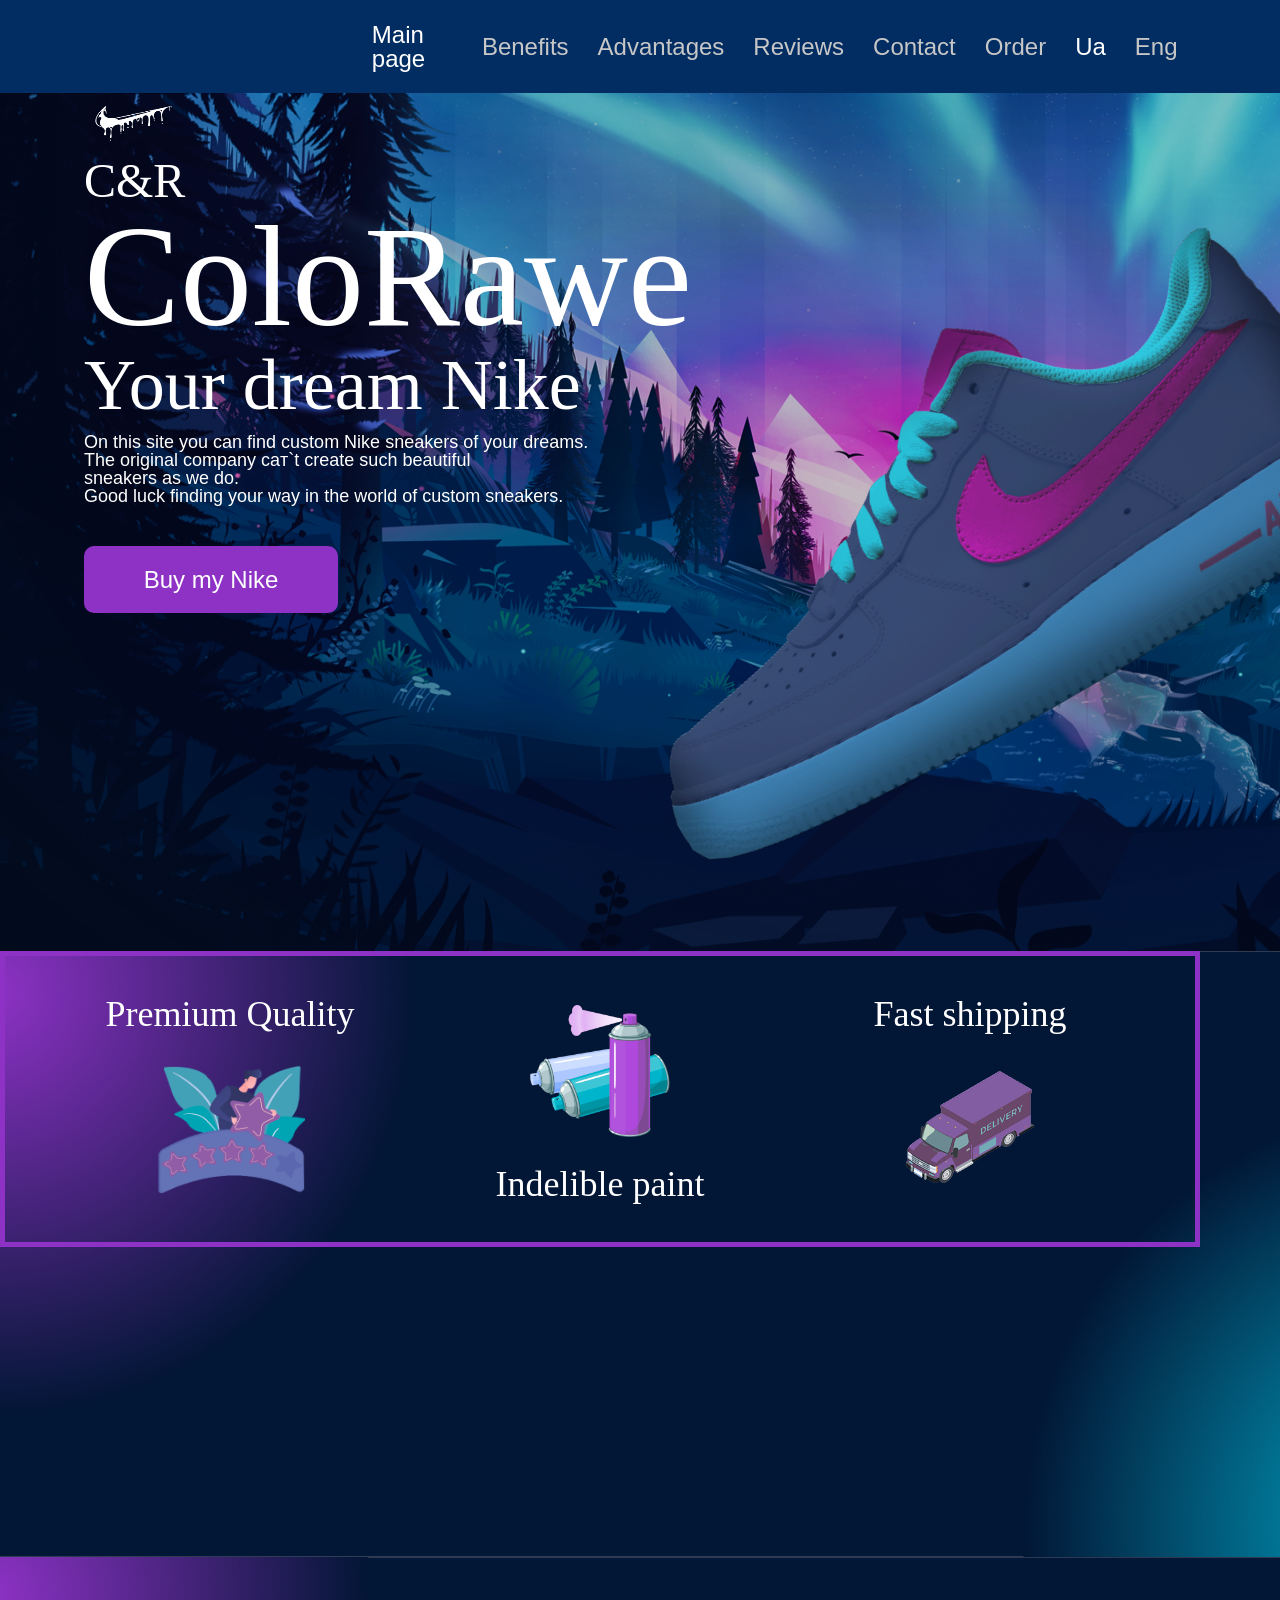
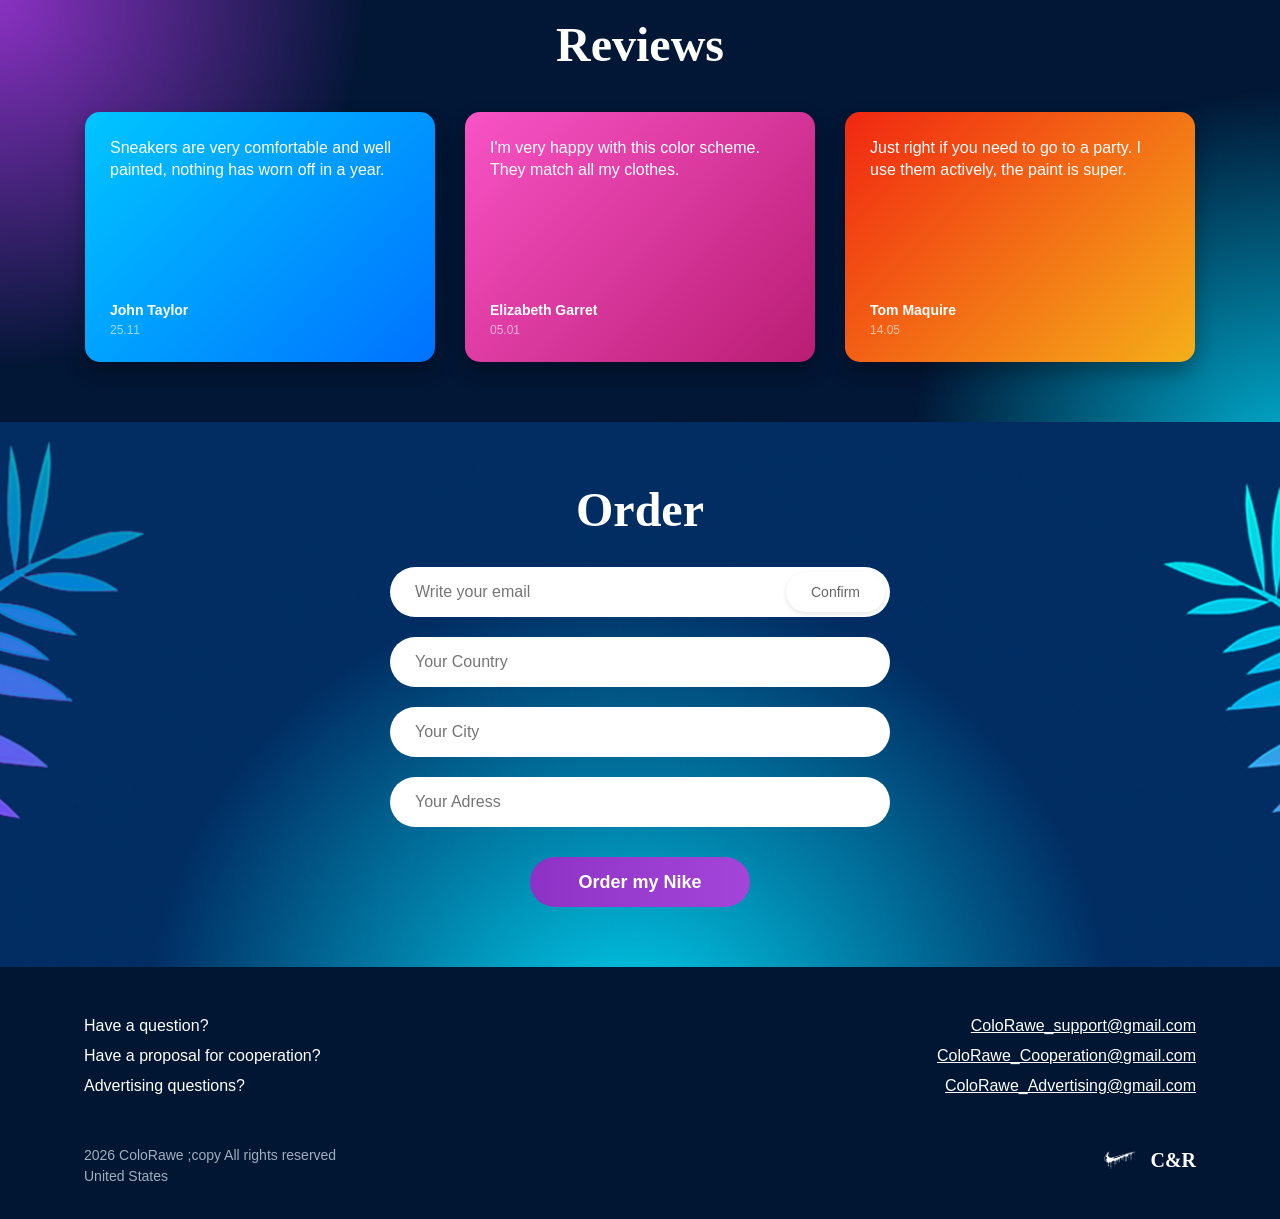
==== commit af5c381c: "Add files via upload" ====
--- a/index.html
+++ b/index.html
@@ -37,6 +37,45 @@
 sneakers as we do.<br>
 Good luck finding your way in the world of custom sneakers.</p>
 <button class="btn">Buy my Nike</button>
+<div class="editor-overlay" id="editorOverlay">
+  <div class="editor-modal">
+        <button class="editor-close" id="editorClose">&times;</button>
+        <h2 class="editor-title">Create Your Nike</h2>
+         <p class="editor-hint">Choose a color below, then click on the part of the sneaker you want to paint</p>
+          <div class="editor-content">
+      <svg class="sneaker-svg" viewBox="0 0 600 300" xmlns="http://www.w3.org/2000/svg">
+        <path id="part-heel" class="sneaker-part" d="M60,245 Q40,180 70,140 Q90,120 120,130 L120,240 Q90,255 60,245 Z" fill="#FFFFFF" stroke="#222" stroke-width="2"/>
+        <path id="part-body" class="sneaker-part" d="M120,130 Q200,100 320,110 Q420,120 470,160 L470,240 L120,240 Z" fill="#FFFFFF" stroke="#222" stroke-width="2"/>
+        <path id="part-toe" class="sneaker-part" d="M470,160 Q520,170 540,200 Q555,220 520,235 L470,240 Z" fill="#FFFFFF" stroke="#222" stroke-width="2"/>
+        <path id="part-sole" class="sneaker-part" d="M40,250 Q30,270 60,275 L520,275 Q560,270 550,240 L520,235 Q500,250 470,240 L120,240 Q90,255 60,245 Z" fill="#FFFFFF" stroke="#222" stroke-width="2"/>
+        <path id="part-tongue" class="sneaker-part" d="M220,115 L280,105 L295,150 L235,155 Z" fill="#FFFFFF" stroke="#222" stroke-width="2"/>
+        <g id="part-laces" class="sneaker-part">
+          <rect x="230" y="120" width="60" height="6" rx="3" fill="#FFFFFF" stroke="#222" stroke-width="1"/>
+          <rect x="225" y="135" width="65" height="6" rx="3" fill="#FFFFFF" stroke="#222" stroke-width="1"/>
+          <rect x="220" y="150" width="70" height="6" rx="3" fill="#FFFFFF" stroke="#222" stroke-width="1"/>
+        </g>
+        <path id="part-swoosh" class="sneaker-part" d="M150,200 Q250,230 400,190 Q320,220 250,225 Q190,228 150,200 Z" fill="#8E32C6" stroke="#222" stroke-width="2"/>
+      </svg>
+
+      <div class="color-palette">
+        <p class="palette-label">Choose a color:</p>
+        <div class="swatches" id="swatches">
+          <button class="swatch selected" data-color="#FFFFFF" style="background:#FFFFFF"></button>
+          <button class="swatch" data-color="#000000" style="background:#000000"></button>
+          <button class="swatch" data-color="#8E32C6" style="background:#8E32C6"></button>
+          <button class="swatch" data-color="#012D63" style="background:#012D63"></button>
+          <button class="swatch" data-color="#E63946" style="background:#E63946"></button>
+          <button class="swatch" data-color="#F4A300" style="background:#F4A300"></button>
+          <button class="swatch" data-color="#2A9D8F" style="background:#2A9D8F"></button>
+          <button class="swatch" data-color="#F72585" style="background:#F72585"></button>
+        </div>
+        <button class="btn editor-order-btn" id="editorOrderBtn">Order this design</button>
+      </div>
+    </div>
+  </div>
+</div>
+  </div>
+</div>
             </div>
         </section>
       <section class="features-section">
@@ -118,7 +157,7 @@
       <p>Advertising questions?</p>
       
       <div class="footer-copyright">
-        <p>2026 ColoRawe @All rights reserved</p>
+        <p>2026 ColoRawe ;copy All rights reserved</p>
         <p>United States</p>
       </div>
     </div>
@@ -140,4 +179,4 @@
 </footer>
 <script src="script.js"></script>
 </body>
-</html>
+</html>
--- a/style.css
+++ b/style.css
@@ -508,4 +508,363 @@
     height: 60px;
     margin-left: 168px;
     margin-bottom: 16px;
+}
+.editor-overlay {
+    display: none;
+    position: fixed;
+    top: 0; left: 0;
+    width: 100%; height: 100%;
+    background: rgba(1, 22, 50, 0.85);
+    z-index: 1000;
+    justify-content: center;
+    align-items: center;
+}
+.editor-overlay.active {
+    display: flex;
+}
+.editor-modal {
+    background-color: #011632;
+    border-radius: 20px;
+    padding: 40px;
+    max-width: 900px;
+    width: 90%;
+    position: relative;
+    box-shadow: 0 20px 60px rgba(0,0,0,0.5);
+}
+.editor-close {
+    position: absolute;
+    top: 15px;
+    right: 20px;
+    background: none;
+    border: none;
+    color: #FFFFFF;
+    font-size: 32px;
+    cursor: pointer;
+    line-height: 1;
+}
+.editor-close:hover {
+    color: #8E32C6;
+}
+.editor-title {
+    font-family: "Playfair Display", serif;
+    font-size: 36px;
+    color: #FFFFFF;
+    text-align: center;
+    margin-bottom: 8px;
+}
+.editor-hint {
+    font-family: "Roboto", sans-serif;
+    color: #A0AEC0;
+    text-align: center;
+    margin-bottom: 30px;
+    font-size: 15px;
+}
+.editor-content {
+    display: flex;
+    align-items: center;
+    gap: 40px;
+    flex-wrap: wrap;
+    justify-content: center;
+}
+.sneaker-svg {
+    width: 100%;
+    max-width: 500px;
+    height: auto;
+}
+.sneaker-part {
+    cursor: pointer;
+    transition: filter 0.2s, opacity 0.2s;
+}
+.sneaker-part:hover {
+    filter: brightness(0.9);
+    opacity: 0.85;
+}
+.color-palette {
+    display: flex;
+    flex-direction: column;
+    align-items: center;
+    gap: 15px;
+}
+.palette-label {
+    color: #FFFFFF;
+    font-family: "Roboto", sans-serif;
+    font-size: 16px;
+}
+.swatches {
+    display: grid;
+    grid-template-columns: repeat(4, 40px);
+    gap: 12px;
+}
+.swatch {
+    width: 40px;
+    height: 40px;
+    border-radius: 50%;
+    border: 3px solid transparent;
+    cursor: pointer;
+    box-shadow: 0 2px 6px rgba(0,0,0,0.3);
+    transition: transform 0.15s, border-color 0.15s;
+}
+.swatch:hover {
+    transform: scale(1.1);
+}
+.swatch.selected {
+    border-color: #FFFFFF;
+    transform: scale(1.15);
+}
+.editor-order-btn {
+    margin-top: 10px;
+    width: 220px;
+    height: 55px;
+    font-size: 18px;
+}
+
+
+
+
+@media (max-width: 1024px) {
+    .container {
+        width: 100%;
+        padding: 0 20px;
+    }
+
+    .navbar ul {
+        gap: 15px;
+        flex-wrap: wrap;
+        padding: 10px 0;
+    }
+
+    .navbar-link, .active {
+        font-size: 18px;
+    }
+
+    .logo-container {
+        margin-left: 0;
+        width: 70px;
+        height: 42px;
+    }
+
+    .hero {
+        height: auto;
+        padding: 60px 0;
+    }
+
+    .title {
+        font-size: 90px;
+    }
+
+    .subtitle {
+        font-size: 48px;
+    }
+
+    .description {
+        font-size: 16px;
+    }
+
+    .features-container {
+        flex-wrap: wrap;
+        gap: 30px;
+    }
+
+    .feature-card {
+        flex: 1 1 45%;
+    }
+
+    .reviews-container {
+        flex-wrap: wrap;
+    }
+
+    .review-card {
+        flex: 1 1 45%;
+        max-width: 100%;
+    }
+
+    .footer-content {
+        flex-direction: column;
+        gap: 30px;
+        align-items: flex-start;
+    }
+
+    .footer-right {
+        align-items: flex-start;
+    }
+
+    .footer-emails {
+        text-align: left;
+    }
+
+    .editor-content {
+        flex-direction: column;
+    }
+
+    .sneaker-svg {
+        max-width: 400px;
+    }
+}
+
+
+
+
+@media (max-width: 768px) {
+    .navbar {
+        height: auto;
+        padding: 15px 10px;
+    }
+
+    .navbar ul {
+        flex-direction: column;
+        gap: 10px;
+    }
+
+    .logo-container {
+        margin-bottom: 8px;
+    }
+
+    .logo img {
+        width: 80px;
+        height: 60px;
+    }
+
+    .logo-text {
+        font-size: 32px;
+    }
+
+    .title {
+        font-size: 60px;
+    }
+
+    .subtitle {
+        font-size: 32px;
+    }
+
+    .btn {
+        width: 100%;
+        max-width: 254px;
+    }
+
+    .features-section {
+        height: auto;
+        padding: 40px 0;
+    }
+
+    .feature-card {
+        flex: 1 1 100%;
+    }
+
+    .reviews-main-title, .order-title {
+        font-size: 32px;
+    }
+
+    .review-card {
+        flex: 1 1 100%;
+    }
+
+    .order-form {
+        max-width: 100%;
+        padding: 0 15px;
+    }
+
+    .editor-modal {
+        padding: 25px;
+        width: 95%;
+    }
+
+    .editor-title {
+        font-size: 26px;
+    }
+
+    .swatches {
+        grid-template-columns: repeat(4, 36px);
+        gap: 10px;
+    }
+
+    .swatch {
+        width: 36px;
+        height: 36px;
+    }
+}
+
+
+
+
+@media (max-width: 480px) {
+    .title {
+        font-size: 42px;
+    }
+
+    .subtitle {
+        font-size: 24px;
+    }
+
+    .description {
+        font-size: 14px;
+    }
+
+    .logo-text {
+        font-size: 24px;
+    }
+
+    .navbar-link, .active {
+        font-size: 16px;
+    }
+
+    .btn {
+        font-size: 18px;
+        height: 55px;
+    }
+
+    .feature-title {
+        font-size: 24px;
+    }
+
+    .feature-img {
+        max-width: 100px;
+    }
+
+    .reviews-main-title, .order-title {
+        font-size: 26px;
+    }
+
+    .review-text {
+        font-size: 14px;
+    }
+
+    .footer-left p {
+        font-size: 14px;
+    }
+
+    .footer-emails a {
+        font-size: 14px;
+    }
+
+    .cr-logo-text {
+        font-size: 16px;
+    }
+
+    .editor-modal {
+        padding: 15px;
+    }
+
+    .editor-title {
+        font-size: 22px;
+    }
+
+    .editor-hint {
+        font-size: 13px;
+    }
+
+    .swatches {
+        grid-template-columns: repeat(4, 32px);
+        gap: 8px;
+    }
+
+    .swatch {
+        width: 32px;
+        height: 32px;
+    }
+
+    .editor-order-btn {
+        width: 180px;
+        height: 48px;
+        font-size: 16px;
+    }
 }
